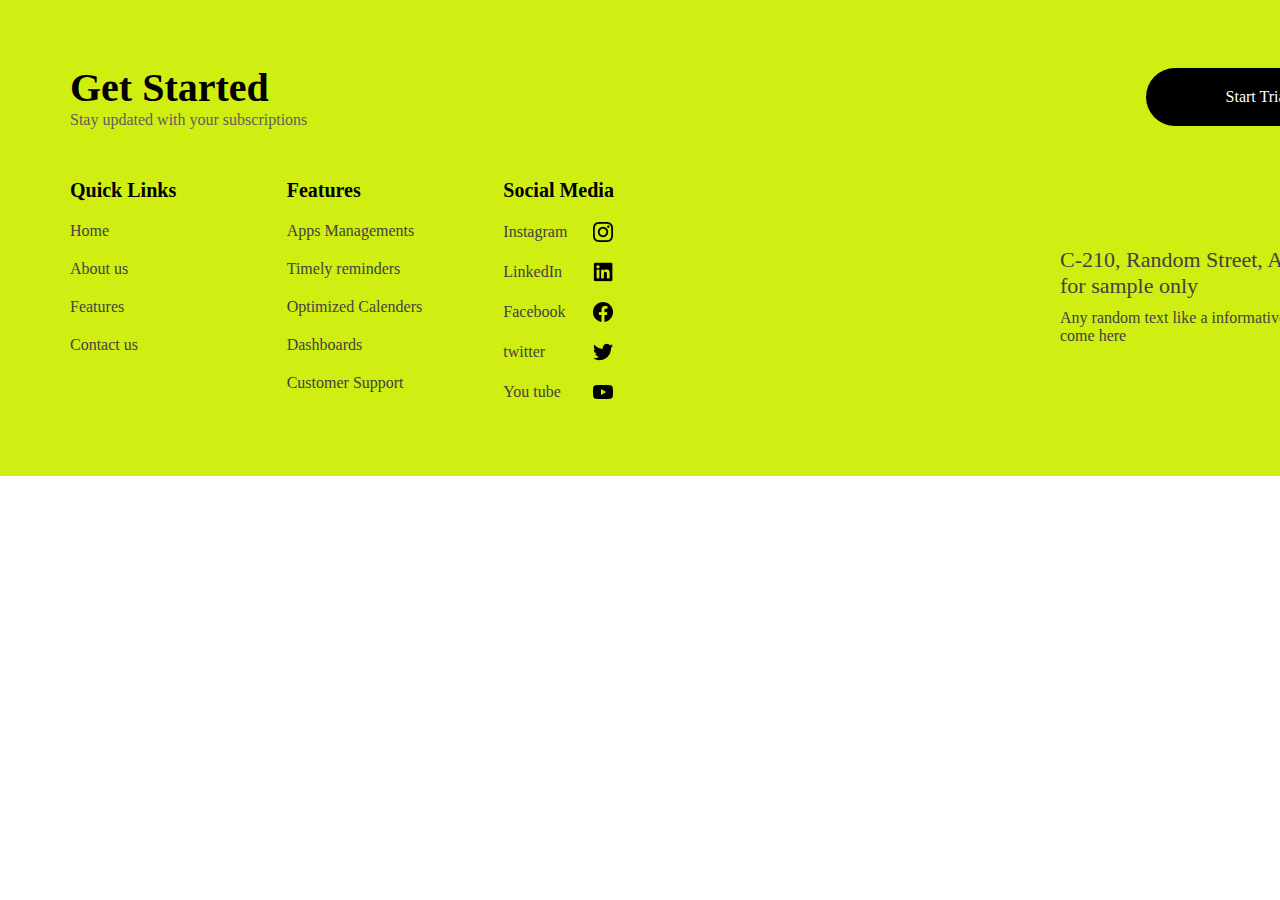
==== index.html @ cfc481ae "Add files via upload" ====
<!DOCTYPE html>
<html lang="en">

<head>
    <meta charset="UTF-8">
    <meta name="viewport" content="width=device-width, initial-scale=1.0">
    <title>Footer</title>
    <link rel="stylesheet" href="Styles.css">
</head>

<body>

    <footer>
        <div class="child">
            <div class="content-1">
                <div class="content-1-1">

                    <p class="started">Get Started</p>
                    <div class="started-1">Stay updated with your subscriptions</div>

                </div>
                <div class="content-1-2">
                    <button class="Start-trial">Start Trial</button>
                </div>
            </div>

            <div class="content-2">
                <div class="content-2-1">
                    <div class="slide">
                        <h2>Quick Links</h2>
                        <ul>
                            <li>Home</li>
                            <li>About us</li>
                            <li>Features</li>
                            <li>Contact us</li>
                        </ul>
                    </div>

                    <div class="slide">
                        <h2>Features</h2>
                        <ul>
                            <li>Apps Managements</li>
                            <li>Timely reminders</li>
                            <li>Optimized Calenders</li>
                            <li>Dashboards</li>
                            <li>Customer Support</li>
                        </ul>
                    </div>

                    <div class="slide" id="social-media">
                        <h2>Social Media</h2>
                        <ul>
                            <li>Instagram <img src="instagram.png" alt=""></li>
                            <li>LinkedIn <img src="linkedin 1.png" alt=""></li>
                            <li>Facebook <img src="facebook.png" alt=""></li>
                            <li>twitter <img src="twitter.png" alt=""></li>
                            <li>You tube <img src="youtube.png" alt=""></li>
                        </ul>
                    </div>
                </div>

                <div class="content-2-2">
                    <p class="address">C-210, Random Street, Address is for sample only</p>
                    <p class="random">Any random text like a informative note can be come here</p>
                </div>

            </div>

        </div>
    </footer>

</body>

</html>
---- Styles.css ----
* {
    margin: 0;
    padding: 0;
    font-family: Roboto;
    list-style: none;
}

footer {
    /* height: 100%; */
    width: 100%;
    min-width: 1440px;
    background-color: #D0EE11;
    /* text-align: center; */
    /* padding: 0 70px; */
    padding-top: 64px;
}

.child {
    padding: 0 70px 64px;
}

.content-1 {
    display: flex;
    justify-content: space-between;
    align-items: center;
}


.started {
    font-size: 40px;
    font-weight: 600;
    align-items: left;
}

.started-1 {
    color: #606060;
    font-weight: 400;
}

.content-1-2 button {
    /* padding: 10px 14px; */
    padding: 20px 80px;
    /* width: 200px;
    height: 50px; */
    font-size: 16px;
    color: white;
    background-color: black;
    border-radius: 30px;
    border: black;

}

.content-2 {
    display: flex;
    justify-content: space-between;
    align-items: center;
    padding-top: 50px;
}

.content-2-1 {
    display: flex;
    flex-direction: row;
    width: 50%;
}

.slide {
    flex: 33.33%;
}

.slide h2 {
    font-size: 20px;
    font-weight: 700;
    padding-bottom: 10px;
}

.slide ul li {
    font-size: 16px;
    font-weight: 400;
    color: #424242;
    padding: 10px 0;
    display: flex;
    align-items: center;
    justify-content: space-between;
    width: 150px;
}

.slide ul li img {
    padding-right: 40px;
}

.address {

    color: #424242;
    font-family: Roboto;
    font-size: 22px;
    font-style: normal;
    font-weight: 400;
    line-height: normal;
    width: 310px;

}

.random {
    width: 310px;
    color: #424242;
    font-size: 16px;
    font-weight: 400;
    padding-top: 10px;

}

@media (max-width:767px) {

    
    
    .child{
        height: 100%;
    }
    .content-1{
        /* display: flex; */
        /* flex-direction: column; */
        /* flex-wrap: wrap; */
        display: flex;
        flex-direction: row;
    }
    .started{
        font-size: 80px;
        text-align: left;
    }
    .content-1-1{
        text-align: center;
    }
    .started-1{
        font-size: 30px;
    }
    .content-1-2 button{
        font-size: 50px;
        margin-top: 20px;
        border-radius: 60px;
    }
    .content-2{
        /* padding: 0;
        margin: 0; */
        display: flex;
        flex-direction: column;
        align-items: center;
    }
    .content-2-1{
        display: flex;
        justify-content: space-between;
        width: 100%;
    }
    .slide h2{
        font-size: 45px;
        padding-left: 50px;


        
    }
    .slide ul{

        padding-left: 50px;
        /* width: 500px; */
        /* text-align: center; */
    }
    .slide ul li{
        font-size: 35px;
        width: 400px;
        /* display: flex;
        justify-content: space-between;
        text-align: center; */
    }
    .slide ul li img{
       padding-right: 140px;
       font-size: 80px;
    }


    .content-2-2{
        padding-top: 50px;
        text-align: center;
        align-items: center;
        width: 100%;
    }
    .address{
        font-size: 40px;
        text-align: center;
        width: 100%;
    }
    .random{
        font-size: 25px;
        text-align: center;
        width: 100%;
        
    }
   
    




    /* .content-1 {
        display: flex;
        flex-direction: column;
        justify-content: space-around;
        align-items: center;
        width: 100%;

    }

    .content-1-1 {
        text-align: center;
        padding: 30px 0;
    }

    .content-2 {
        display: flex;
        flex-direction: column;
        justify-content: space-between;
        flex-wrap: wrap;
        /* padding-bottom: 50px; */
    /* } */ 


}
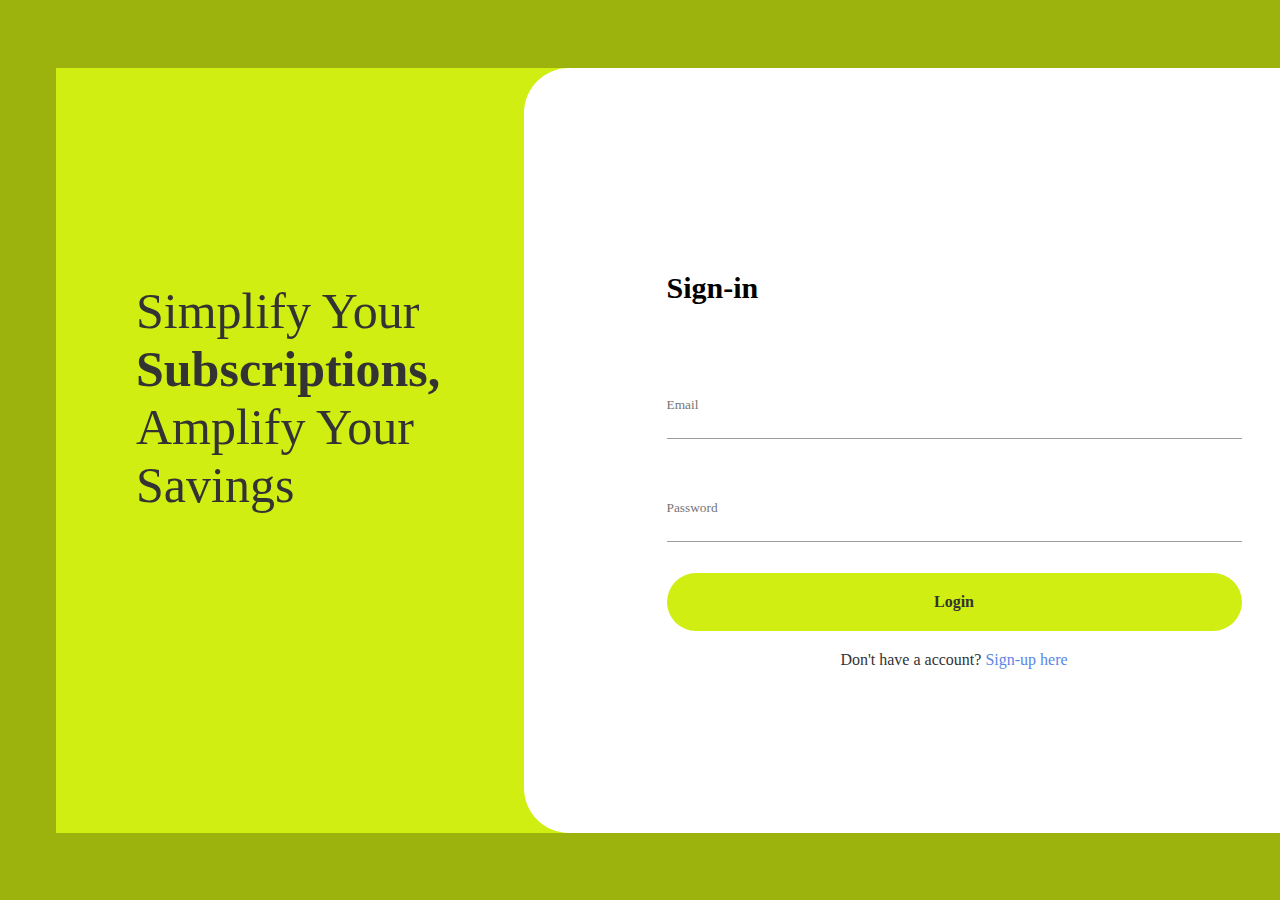
==== commit 074cf4ba: "Add files via upload" ====
--- a/index.html
+++ b/index.html
@@ -4,70 +4,48 @@
 <head>
     <meta charset="UTF-8">
     <meta name="viewport" content="width=device-width, initial-scale=1.0">
-    <title>Footer</title>
-    <link rel="stylesheet" href="Styles.css">
+    <title>login</title>
+    <link rel="stylesheet" href="styles.css">
 </head>
 
 <body>
-
-    <footer>
+    <div class="main">
         <div class="child">
-            <div class="content-1">
-                <div class="content-1-1">
-
-                    <p class="started">Get Started</p>
-                    <div class="started-1">Stay updated with your subscriptions</div>
-
+            <div class="heading">
+                <div class="para">
+                    <p>Simplify Your</p>
+                    <p id="subs">Subscriptions,</p>
+                    <p>Amplify Your</p>
+                    <p> Savings</p>
                 </div>
-                <div class="content-1-2">
-                    <button class="Start-trial">Start Trial</button>
-                </div>
-            </div>
-
-            <div class="content-2">
-                <div class="content-2-1">
-                    <div class="slide">
-                        <h2>Quick Links</h2>
-                        <ul>
-                            <li>Home</li>
-                            <li>About us</li>
-                            <li>Features</li>
-                            <li>Contact us</li>
-                        </ul>
-                    </div>
-
-                    <div class="slide">
-                        <h2>Features</h2>
-                        <ul>
-                            <li>Apps Managements</li>
-                            <li>Timely reminders</li>
-                            <li>Optimized Calenders</li>
-                            <li>Dashboards</li>
-                            <li>Customer Support</li>
-                        </ul>
-                    </div>
-
-                    <div class="slide" id="social-media">
-                        <h2>Social Media</h2>
-                        <ul>
-                            <li>Instagram <img src="instagram.png" alt=""></li>
-                            <li>LinkedIn <img src="linkedin 1.png" alt=""></li>
-                            <li>Facebook <img src="facebook.png" alt=""></li>
-                            <li>twitter <img src="twitter.png" alt=""></li>
-                            <li>You tube <img src="youtube.png" alt=""></li>
-                        </ul>
-                    </div>
-                </div>
-
-                <div class="content-2-2">
-                    <p class="address">C-210, Random Street, Address is for sample only</p>
-                    <p class="random">Any random text like a informative note can be come here</p>
+                <div>
+                    <img src="brandmark-design (5) 1.png" alt="">
                 </div>
 
             </div>
+            <div class="details">
+                <div class="details_child">
+                    <div class="signIn">
+                        <p>Sign-in</p>
+                    </div>
+                    <div>
+                        <div class="input_field">
+                            <input type="email" placeholder="Email">
+                        </div>
+                        <div class="input_field">
+                            <input type="password" placeholder="Password">
+                        </div>
+                        <p class="Login-btn"><button>Login</button></p>
+                        <p class="Sign-up-here">Don't have a account? <span><a href="#">Sign-up here</a></span></p>
 
+                    </div>
+
+
+
+                </div>
+            </div>
         </div>
-    </footer>
+    </div>
 
 </body>
 
--- a/styles.css
+++ b/styles.css
@@ -0,0 +1,171 @@
+*{
+    margin: 0;
+    padding: 0;
+    font-family: Roboto;
+}
+
+.main{
+    min-width: 1440px;
+    width: 100%;
+    /* min-height: 1024px; */
+    min-height: 100vh;
+    
+    
+    background-color:#9CB20D;
+ 
+    display: flex;
+    align-items: center;
+    justify-content: center;
+    
+}
+
+.child{
+    max-width:1328px;
+    width: 100%;
+    /* min-height: 604px; */
+    height: 85vh;
+    background-color: #D0EE11;
+    display: flex;
+    align-items: center;
+    flex-direction: row;
+    position: relative;
+}
+
+.heading{
+    position: absolute;
+    left: 0; 
+    padding-left: 80px;
+    /* display: flex;
+    flex-direction: column;
+    justify-content: space-around; */
+}
+.para{
+    padding-bottom: 50px;
+}
+.heading img{
+    padding-top: 50px;
+}
+.heading p{
+    font-family: roboto;
+    font-size: 50px;
+    font-weight: 400;
+    color: #333333;
+}
+#subs{
+    font-weight:900 ;
+}
+.details{
+    width: 860px;
+    height: 100%;
+    background-color: white;
+    position: absolute;
+    right: 0;
+    border-bottom-left-radius: 45px;
+    border-top-left-radius: 45px;
+    display: flex;
+    align-items: center;
+    justify-content: center;
+}
+
+.details_child{
+    width:575px ;
+    height: 438px;
+    display: flex;
+    flex-direction: column;
+    justify-content: space-between;    
+}
+
+.detailChild-1{
+flex: 35%;
+display: flex;
+flex-direction: column;
+justify-content: space-around;
+}
+.signup-options{
+    display: flex;
+    flex-direction: row;
+    justify-content: space-between;
+    
+}
+
+.detailChild-2{
+    flex: 15%;
+}
+.detailChild-2{
+    flex: 50%;
+}
+
+
+.input_field{
+    margin: 31px auto;
+    width: 100%;
+    padding: 10px 0 5px 0;
+    border-bottom: 1px solid #9D9D9D;
+}
+.input_field input{
+    width: 90%;
+    border: none;
+    outline: none;
+    background:transparent;
+    padding: 20px 0;
+}
+.Login-btn button{
+    width: 100%;
+    padding: 20px;
+    border-radius: 30px;
+    background-color: #D0EE11;
+    border: none;
+}
+.signIn p{
+    font-size: 30px;
+    padding-top: 40px;
+    font-weight: 900;
+}
+.Login-btn button{
+    font-weight: 900;
+    font-size: 16px;
+    color: #333333;
+}
+.Sign-up-here{
+    text-align: center;
+    padding-top: 20px;
+    font-family: Roboto;
+    color: #333333;
+}
+.Sign-up-here span a{
+    text-decoration: none;
+    color: #5B86E5;
+}
+
+@media (max-width:767px){
+    .main{
+        background-color: #D0EE11;
+        height: 100vh;
+    }
+    
+    .heading{
+        display: none;
+        
+    }
+    .child{
+        display: flex;
+        align-items: center;
+        justify-content: center;
+        flex-direction: column;
+    }
+
+    .details{
+        width: 56%;
+        border-radius: 45px;
+        /* border: 2px solid black; */
+        margin-right: 22%;
+        /* margin: 0 30%; */   
+       
+    }
+    .details_child{
+        /* box-shadow: 5px 5px 5px 5px #D0EE11; */
+        /* box-shadow: 0px 2px 25px 0px rgba(0, 0, 0, 0.15); */
+        padding: 10px;
+        border-radius: 45px;
+    }
+}
